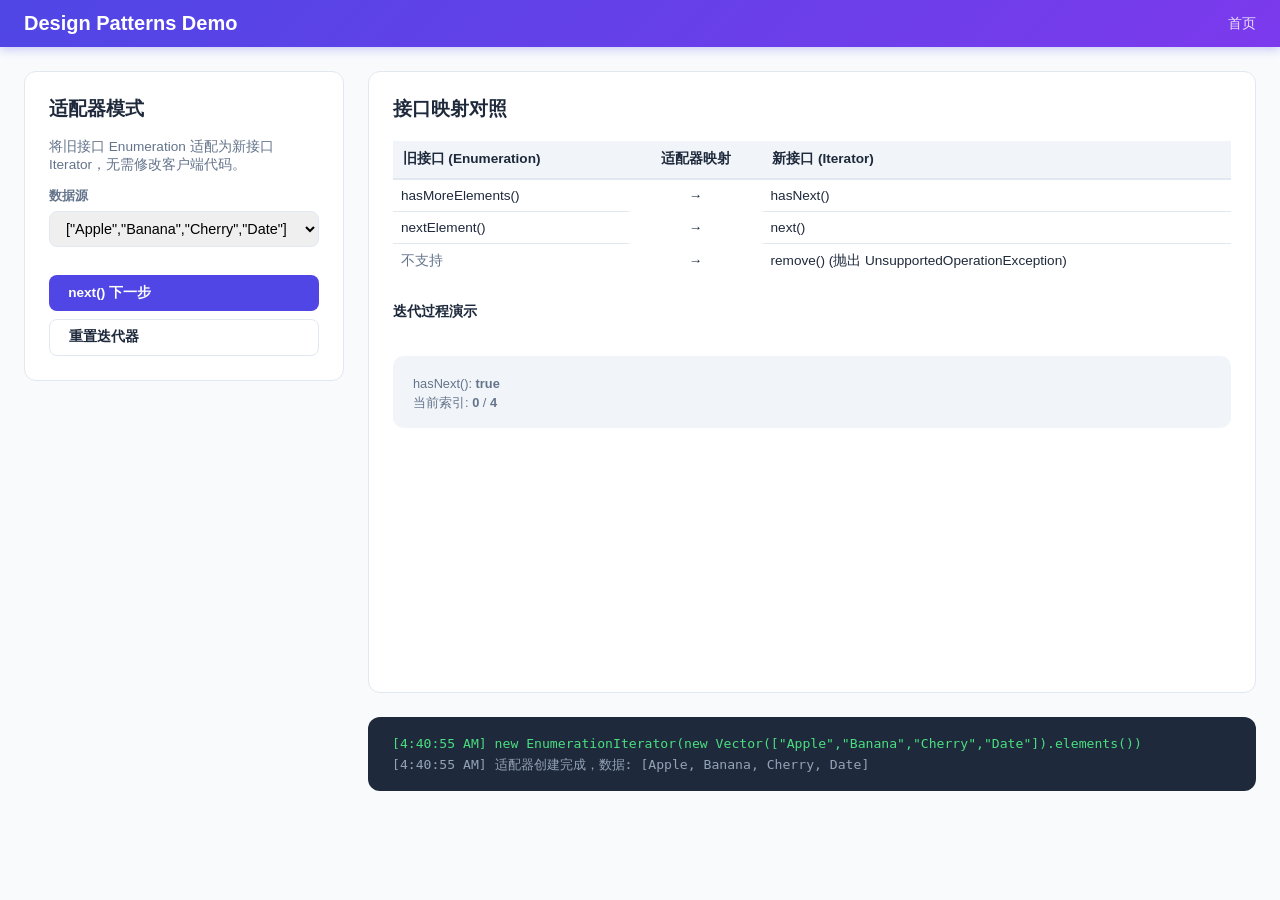
==== docs/adapter.html @ 04623e18 "Add interactive design patterns visualization website - 11 patterns with demos for GitHub Pages" ====
<!DOCTYPE html>
<html lang="zh-CN">
<head>
<meta charset="UTF-8">
<meta name="viewport" content="width=device-width, initial-scale=1.0">
<title>适配器模式 - Enumeration 适配</title>
<link rel="stylesheet" href="css/style.css">
</head>
<body>
<nav class="navbar" style="display:flex;align-items:center;justify-content:space-between;">
  <a href="index.html" class="brand">Design Patterns Demo</a>
  <div class="nav-links"><a href="index.html">首页</a></div>
</nav>

<div class="page-container">
  <div class="control-panel">
    <h2 style="margin-top:0;font-size:1.2rem;">适配器模式</h2>
    <p style="font-size:0.85rem;color:var(--text-muted);">将旧接口 Enumeration 适配为新接口 Iterator，无需修改客户端代码。</p>
    <div class="control-group">
      <label>数据源</label>
      <select id="dataSource" onchange="resetAdapter()">
        <option value="fruits">["Apple","Banana","Cherry","Date"]</option>
        <option value="numbers">[1, 2, 3, 4, 5]</option>
        <option value="colors">["Red","Green","Blue"]</option>
      </select>
    </div>
    <button class="btn btn-primary" onclick="stepNext()" style="width:100%;margin-top:0.5rem;">next() 下一步</button>
    <button class="btn btn-outline" onclick="resetAdapter()" style="width:100%;margin-top:0.5rem;">重置迭代器</button>
  </div>

  <div class="viz-area">
    <div class="viz-main">
      <h3 style="margin-top:0;">接口映射对照</h3>
      <table style="width:100%;font-size:0.85rem;border-collapse:collapse;margin-bottom:1.5rem;">
        <tr style="background:#f1f5f9;">
          <th style="padding:0.6rem;text-align:left;border-bottom:2px solid var(--border);">旧接口 (Enumeration)</th>
          <th style="padding:0.6rem;text-align:center;border-bottom:2px solid var(--border);">适配器映射</th>
          <th style="padding:0.6rem;text-align:left;border-bottom:2px solid var(--border);">新接口 (Iterator)</th>
        </tr>
        <tr><td style="padding:0.5rem;border-bottom:1px solid var(--border);">hasMoreElements()</td><td style="text-align:center;">→</td><td style="padding:0.5rem;border-bottom:1px solid var(--border);">hasNext()</td></tr>
        <tr><td style="padding:0.5rem;border-bottom:1px solid var(--border);">nextElement()</td><td style="text-align:center;">→</td><td style="padding:0.5rem;border-bottom:1px solid var(--border);">next()</td></tr>
        <tr><td style="padding:0.5rem;color:var(--text-muted);">不支持</td><td style="text-align:center;">→</td><td style="padding:0.5rem;">remove() (抛出 UnsupportedOperationException)</td></tr>
      </table>

      <h4 style="font-size:0.9rem;">迭代过程演示</h4>
      <div id="iterResult" style="display:flex;flex-wrap:wrap;gap:0.5rem;margin-bottom:1rem;"></div>
      <div id="iterState" class="status-card">
        <div class="detail">hasNext(): <strong id="hasNextVal">true</strong></div>
        <div class="detail">当前索引: <strong id="currentIndex">0</strong> / <strong id="totalItems">4</strong></div>
      </div>
    </div>
    <div class="log-panel" id="logPanel"></div>
  </div>
</div>

<script src="js/common.js"></script>
<script>
const data = {
  fruits: ["Apple", "Banana", "Cherry", "Date"],
  numbers: [1, 2, 3, 4, 5],
  colors: ["Red", "Green", "Blue"]
};
let currentData = [];
let index = 0;
let visited = [];

function resetAdapter() {
  const key = document.getElementById('dataSource').value;
  currentData = data[key];
  index = 0;
  visited = [];
  document.getElementById('totalItems').textContent = currentData.length;
  document.getElementById('currentIndex').textContent = '0';
  document.getElementById('hasNextVal').textContent = 'true';
  document.getElementById('iterResult').innerHTML = '';
  clearLog();
  log(`new EnumerationIterator(new Vector(${JSON.stringify(currentData)}).elements())`, 'success');
  log(`适配器创建完成，数据: [${currentData.join(', ')}]`);
}

function stepNext() {
  if (index >= currentData.length) {
    log('hasNext() = false → 迭代完成', 'warning');
    return;
  }
  const item = currentData[index];
  visited.push(item);
  index++;

  log(`adapter.hasNext() → enumeration.hasMoreElements() = true`, 'highlight');
  log(`adapter.next() → enumeration.nextElement() = ${JSON.stringify(item)}`);

  document.getElementById('currentIndex').textContent = index;
  document.getElementById('hasNextVal').textContent = index < currentData.length ? 'true' : 'false';

  const container = document.getElementById('iterResult');
  container.innerHTML = visited.map((v, i) => `
    <div style="padding:0.4rem 0.8rem;background:${i===visited.length-1?'#c7d2fe':'#e0e7ff'};border-radius:6px;font-size:0.85rem;font-weight:${i===visited.length-1?'700':'500'};">
      [${i}] ${JSON.stringify(v)}
    </div>
  `).join('');

  if (index >= currentData.length) {
    log(`下次调用 hasNext() 将返回 false`, 'warning');
  }
}

resetAdapter();
</script>
</body>
</html>
---- docs/css/style.css ----
:root {
  --primary: #4f46e5;
  --primary-light: #818cf8;
  --bg: #f8fafc;
  --card-bg: #ffffff;
  --text: #1e293b;
  --text-muted: #64748b;
  --border: #e2e8f0;
  --success: #22c55e;
  --warning: #f59e0b;
  --danger: #ef4444;
  --info: #3b82f6;
}

* { box-sizing: border-box; }

body {
  font-family: -apple-system, BlinkMacSystemFont, 'Segoe UI', Roboto, sans-serif;
  background: var(--bg);
  color: var(--text);
  margin: 0;
}

/* Navbar */
.navbar {
  background: linear-gradient(135deg, var(--primary), #7c3aed);
  padding: 0.75rem 1.5rem;
  box-shadow: 0 2px 10px rgba(79,70,229,0.3);
}
.navbar .brand {
  color: white;
  font-size: 1.25rem;
  font-weight: 700;
  text-decoration: none;
}
.navbar .nav-links a {
  color: rgba(255,255,255,0.85);
  text-decoration: none;
  margin-left: 1.5rem;
  font-size: 0.9rem;
  transition: color 0.2s;
}
.navbar .nav-links a:hover { color: white; }

/* Layout */
.page-container {
  display: grid;
  grid-template-columns: 320px 1fr;
  gap: 1.5rem;
  max-width: 1400px;
  margin: 1.5rem auto;
  padding: 0 1.5rem;
  min-height: calc(100vh - 180px);
}
.control-panel {
  background: var(--card-bg);
  border-radius: 12px;
  padding: 1.5rem;
  border: 1px solid var(--border);
  height: fit-content;
  position: sticky;
  top: 1.5rem;
}
.viz-area {
  display: flex;
  flex-direction: column;
  gap: 1.5rem;
}
.viz-main {
  background: var(--card-bg);
  border-radius: 12px;
  padding: 1.5rem;
  border: 1px solid var(--border);
  flex: 1;
}
.log-panel {
  background: #1e293b;
  color: #94a3b8;
  border-radius: 12px;
  padding: 1rem 1.5rem;
  font-family: 'Cascadia Code', 'Fira Code', monospace;
  font-size: 0.82rem;
  max-height: 200px;
  overflow-y: auto;
  line-height: 1.6;
}
.log-panel .log-entry { margin: 0; }
.log-panel .log-entry.highlight { color: #38bdf8; }
.log-panel .log-entry.success { color: #4ade80; }
.log-panel .log-entry.warning { color: #fbbf24; }

/* Cards */
.card-grid {
  display: grid;
  grid-template-columns: repeat(auto-fill, minmax(280px, 1fr));
  gap: 1.25rem;
}
.pattern-card {
  background: var(--card-bg);
  border-radius: 12px;
  padding: 1.5rem;
  border: 1px solid var(--border);
  transition: all 0.3s;
  cursor: pointer;
  text-decoration: none;
  color: inherit;
  display: block;
}
.pattern-card:hover {
  transform: translateY(-4px);
  box-shadow: 0 12px 24px rgba(0,0,0,0.08);
  border-color: var(--primary-light);
}
.pattern-card .card-icon {
  width: 48px;
  height: 48px;
  border-radius: 12px;
  display: flex;
  align-items: center;
  justify-content: center;
  font-size: 1.5rem;
  margin-bottom: 1rem;
}
.pattern-card h3 { margin: 0 0 0.5rem; font-size: 1.1rem; }
.pattern-card p { margin: 0; color: var(--text-muted); font-size: 0.85rem; line-height: 1.5; }
.pattern-card .badge {
  display: inline-block;
  padding: 0.2rem 0.6rem;
  border-radius: 99px;
  font-size: 0.7rem;
  font-weight: 600;
  margin-top: 0.75rem;
}
.badge-creational { background: #dbeafe; color: #1d4ed8; }
.badge-structural { background: #dcfce7; color: #15803d; }
.badge-behavioral { background: #fef3c7; color: #b45309; }

/* Section headers */
.section-title {
  font-size: 0.8rem;
  font-weight: 700;
  text-transform: uppercase;
  letter-spacing: 0.1em;
  color: var(--text-muted);
  margin: 2rem 0 1rem;
  padding-bottom: 0.5rem;
  border-bottom: 2px solid var(--border);
}
.section-title:first-child { margin-top: 0; }

/* Control panel elements */
.control-group { margin-bottom: 1.25rem; }
.control-group label {
  display: block;
  font-size: 0.8rem;
  font-weight: 600;
  color: var(--text-muted);
  margin-bottom: 0.4rem;
}
.control-group select,
.control-group input[type="text"],
.control-group input[type="number"] {
  width: 100%;
  padding: 0.5rem 0.75rem;
  border: 1px solid var(--border);
  border-radius: 8px;
  font-size: 0.9rem;
  outline: none;
  transition: border-color 0.2s;
}
.control-group select:focus,
.control-group input:focus { border-color: var(--primary); }
.control-group input[type="range"] { width: 100%; }

/* Buttons */
.btn {
  padding: 0.55rem 1.2rem;
  border-radius: 8px;
  border: none;
  font-size: 0.85rem;
  font-weight: 600;
  cursor: pointer;
  transition: all 0.2s;
  display: inline-flex;
  align-items: center;
  gap: 0.4rem;
}
.btn-primary { background: var(--primary); color: white; }
.btn-primary:hover { background: #4338ca; }
.btn-success { background: var(--success); color: white; }
.btn-success:hover { background: #16a34a; }
.btn-warning { background: var(--warning); color: white; }
.btn-danger { background: var(--danger); color: white; }
.btn-danger:hover { background: #dc2626; }
.btn-outline {
  background: transparent;
  border: 1.5px solid var(--border);
  color: var(--text);
}
.btn-outline:hover { border-color: var(--primary); color: var(--primary); }
.btn:disabled { opacity: 0.5; cursor: not-allowed; }
.btn-group { display: flex; gap: 0.5rem; flex-wrap: wrap; }

/* Status displays */
.status-card {
  background: #f1f5f9;
  border-radius: 10px;
  padding: 1rem 1.25rem;
  margin-bottom: 0.75rem;
}
.status-card h4 { margin: 0 0 0.5rem; font-size: 0.9rem; }
.status-card .value {
  font-size: 1.5rem;
  font-weight: 700;
  color: var(--primary);
}
.status-card .detail {
  font-size: 0.8rem;
  color: var(--text-muted);
  margin-top: 0.25rem;
}

/* Device status */
.device {
  display: flex;
  align-items: center;
  gap: 1rem;
  padding: 0.75rem 1rem;
  background: #f1f5f9;
  border-radius: 10px;
  margin-bottom: 0.5rem;
  transition: all 0.3s;
}
.device.active { background: #dcfce7; }
.device .dot {
  width: 12px;
  height: 12px;
  border-radius: 50%;
  background: #cbd5e1;
  transition: all 0.3s;
}
.device.active .dot { background: var(--success); box-shadow: 0 0 8px rgba(34,197,94,0.5); }
.device .name { font-weight: 600; font-size: 0.9rem; }
.device .state { font-size: 0.8rem; color: var(--text-muted); margin-left: auto; }

/* Stack visualization */
.stack-container {
  display: flex;
  flex-direction: column-reverse;
  gap: 0.25rem;
  max-height: 200px;
  overflow-y: auto;
}
.stack-item {
  padding: 0.5rem 1rem;
  background: #e0e7ff;
  border-radius: 6px;
  font-size: 0.8rem;
  font-weight: 500;
  text-align: center;
  animation: slideIn 0.3s ease;
}
@keyframes slideIn {
  from { opacity: 0; transform: translateX(-20px); }
  to { opacity: 1; transform: translateX(0); }
}

/* Traffic light */
.traffic-light {
  width: 80px;
  background: #1e293b;
  border-radius: 40px;
  padding: 15px;
  display: flex;
  flex-direction: column;
  align-items: center;
  gap: 10px;
}
.light {
  width: 50px;
  height: 50px;
  border-radius: 50%;
  background: #334155;
  transition: all 0.5s;
}
.light.red.active { background: #ef4444; box-shadow: 0 0 20px #ef4444; }
.light.yellow.active { background: #eab308; box-shadow: 0 0 20px #eab308; }
.light.green.active { background: #22c55e; box-shadow: 0 0 20px #22c55e; }

/* Tree view */
.tree { list-style: none; padding-left: 0; }
.tree ul { list-style: none; padding-left: 1.5rem; border-left: 2px solid var(--border); margin: 0.25rem 0; }
.tree li { padding: 0.3rem 0; position: relative; }
.tree li::before {
  content: '';
  position: absolute;
  left: -1.5rem;
  top: 50%;
  width: 1rem;
  height: 2px;
  background: var(--border);
}
.tree .node-label {
  padding: 0.2rem 0.6rem;
  border-radius: 6px;
  font-size: 0.85rem;
  transition: all 0.3s;
  cursor: default;
}
.tree .node-label.highlighted { background: #dbeafe; color: var(--primary); font-weight: 600; }
.tree .node-label.folder { font-weight: 600; }

/* Tabs */
.tabs {
  display: flex;
  gap: 0;
  border-bottom: 2px solid var(--border);
  margin-bottom: 1.5rem;
}
.tab-btn {
  padding: 0.6rem 1.5rem;
  border: none;
  background: none;
  font-size: 0.9rem;
  font-weight: 600;
  color: var(--text-muted);
  cursor: pointer;
  border-bottom: 2px solid transparent;
  margin-bottom: -2px;
  transition: all 0.2s;
}
.tab-btn.active { color: var(--primary); border-bottom-color: var(--primary); }
.tab-content { display: none; }
.tab-content.active { display: block; }

/* Approval chain */
.chain-step {
  display: flex;
  align-items: center;
  gap: 1rem;
  padding: 1rem;
  margin-bottom: 0.5rem;
  border-radius: 10px;
  background: #f1f5f9;
  transition: all 0.5s;
}
.chain-step.processing { background: #dbeafe; border-left: 4px solid var(--info); }
.chain-step.approved { background: #dcfce7; border-left: 4px solid var(--success); }
.chain-step.rejected { background: #fee2e2; border-left: 4px solid var(--danger); }
.chain-step .step-icon {
  width: 40px;
  height: 40px;
  border-radius: 50%;
  display: flex;
  align-items: center;
  justify-content: center;
  font-size: 1.2rem;
  background: white;
}
.chain-step .step-info h4 { margin: 0; font-size: 0.9rem; }
.chain-step .step-info p { margin: 0.2rem 0 0; font-size: 0.8rem; color: var(--text-muted); }

/* Responsive */
@media (max-width: 768px) {
  .page-container { grid-template-columns: 1fr; }
  .control-panel { position: static; }
  .card-grid { grid-template-columns: 1fr; }
}
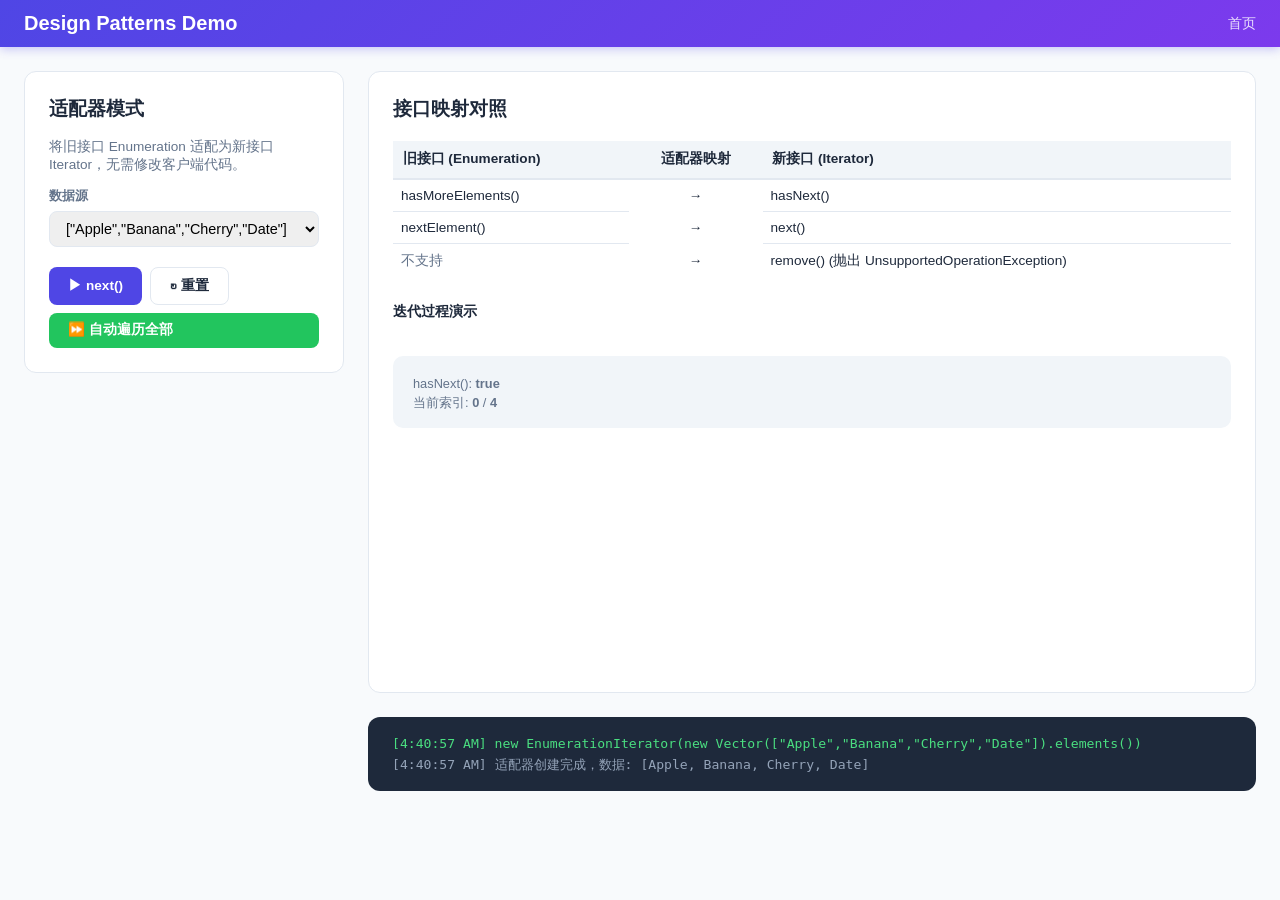
==== commit 3ba565ec: "Fix chain.html: show passed/handled states; improve adapter.html button layout; push singleton impro" ====
--- a/docs/adapter.html
+++ b/docs/adapter.html
@@ -24,8 +24,11 @@
         <option value="colors">["Red","Green","Blue"]</option>
       </select>
     </div>
-    <button class="btn btn-primary" onclick="stepNext()" style="width:100%;margin-top:0.5rem;">next() 下一步</button>
-    <button class="btn btn-outline" onclick="resetAdapter()" style="width:100%;margin-top:0.5rem;">重置迭代器</button>
+    <div class="btn-group" style="margin-top:0.5rem;">
+      <button class="btn btn-primary" onclick="stepNext()">▶ next()</button>
+      <button class="btn btn-outline" onclick="resetAdapter()">↻ 重置</button>
+    </div>
+    <button class="btn btn-success" onclick="autoAll()" style="width:100%;margin-top:0.5rem;">⏩ 自动遍历全部</button>
   </div>
 
   <div class="viz-area">
@@ -105,6 +108,13 @@
   }
 }
 
+async function autoAll() {
+  while (index < currentData.length) {
+    stepNext();
+    await new Promise(r => setTimeout(r, 500));
+  }
+}
+
 resetAdapter();
 </script>
 </body>
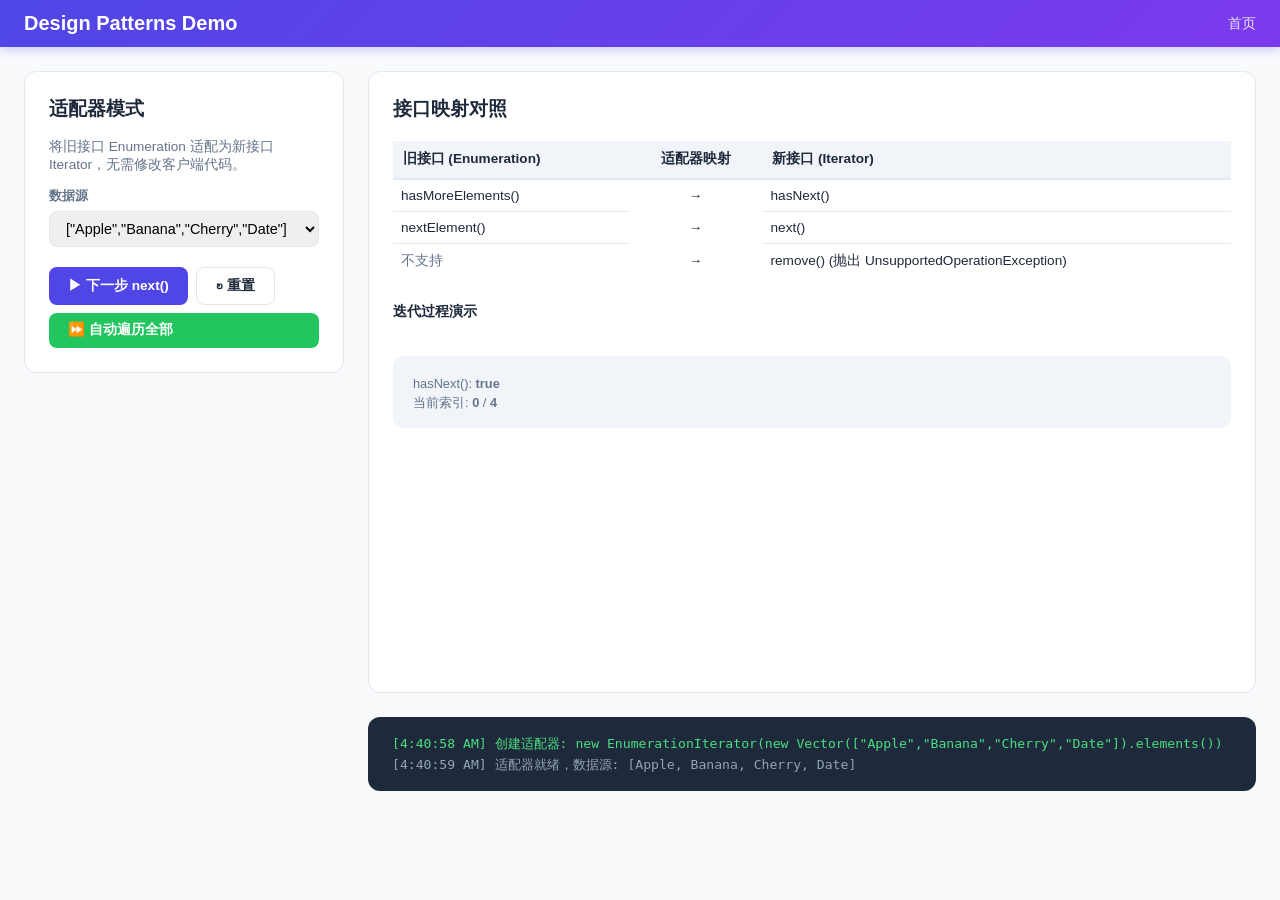
==== commit ab754888: "Localize UI labels and logs to Chinese while keeping design pattern terminology in English" ====
--- a/docs/adapter.html
+++ b/docs/adapter.html
@@ -25,7 +25,7 @@
       </select>
     </div>
     <div class="btn-group" style="margin-top:0.5rem;">
-      <button class="btn btn-primary" onclick="stepNext()">▶ next()</button>
+      <button class="btn btn-primary" onclick="stepNext()">▶ 下一步 next()</button>
       <button class="btn btn-outline" onclick="resetAdapter()">↻ 重置</button>
     </div>
     <button class="btn btn-success" onclick="autoAll()" style="width:100%;margin-top:0.5rem;">⏩ 自动遍历全部</button>
@@ -77,8 +77,8 @@
   document.getElementById('hasNextVal').textContent = 'true';
   document.getElementById('iterResult').innerHTML = '';
   clearLog();
-  log(`new EnumerationIterator(new Vector(${JSON.stringify(currentData)}).elements())`, 'success');
-  log(`适配器创建完成，数据: [${currentData.join(', ')}]`);
+  log('创建适配器: new EnumerationIterator(new Vector(' + JSON.stringify(currentData) + ').elements())', 'success');
+  log('适配器就绪，数据源: [' + currentData.join(', ') + ']');
 }
 
 function stepNext() {
@@ -90,8 +90,8 @@
   visited.push(item);
   index++;
 
-  log(`adapter.hasNext() → enumeration.hasMoreElements() = true`, 'highlight');
-  log(`adapter.next() → enumeration.nextElement() = ${JSON.stringify(item)}`);
+  log('Iterator.hasNext() → 委托给 Enumeration.hasMoreElements() = true', 'highlight');
+  log('Iterator.next() → 委托给 Enumeration.nextElement() = ' + JSON.stringify(item));
 
   document.getElementById('currentIndex').textContent = index;
   document.getElementById('hasNextVal').textContent = index < currentData.length ? 'true' : 'false';
@@ -104,7 +104,7 @@
   `).join('');
 
   if (index >= currentData.length) {
-    log(`下次调用 hasNext() 将返回 false`, 'warning');
+    log('hasNext() = false → 迭代完成', 'warning');
   }
 }
 
